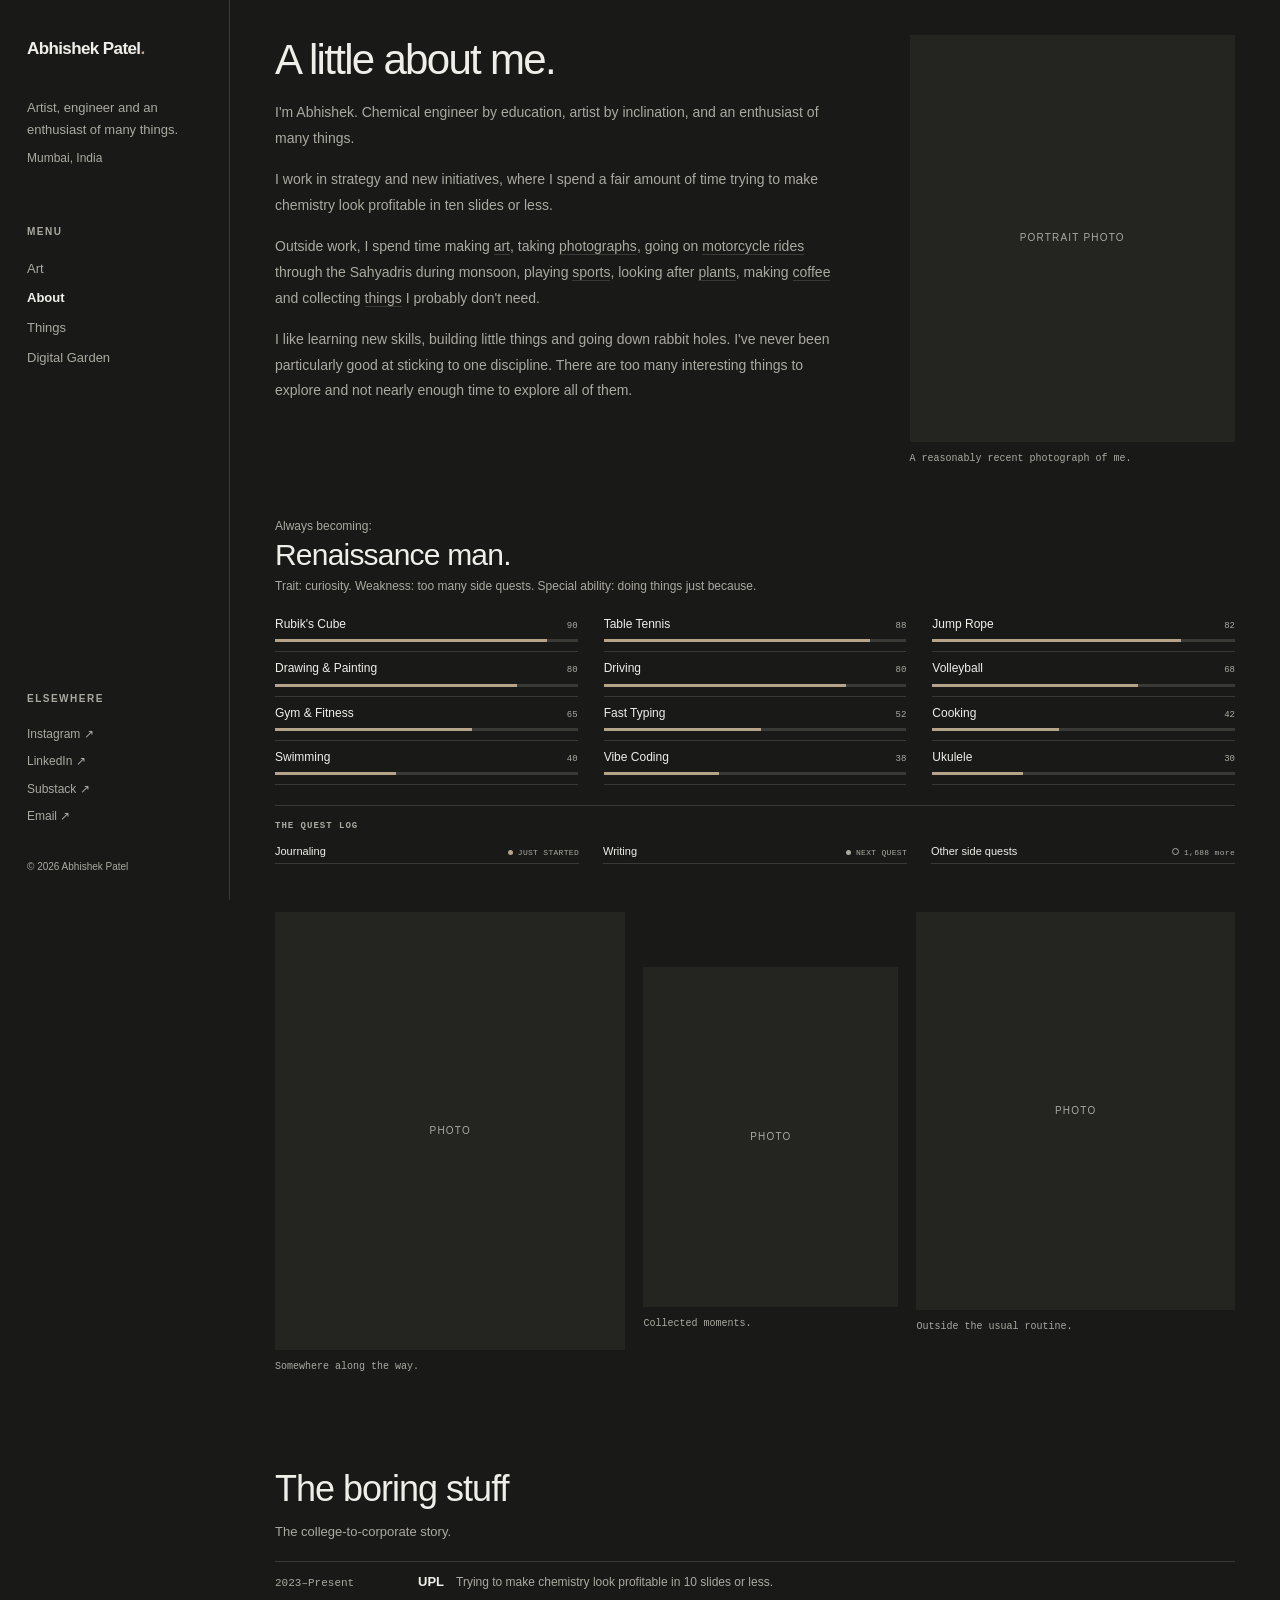
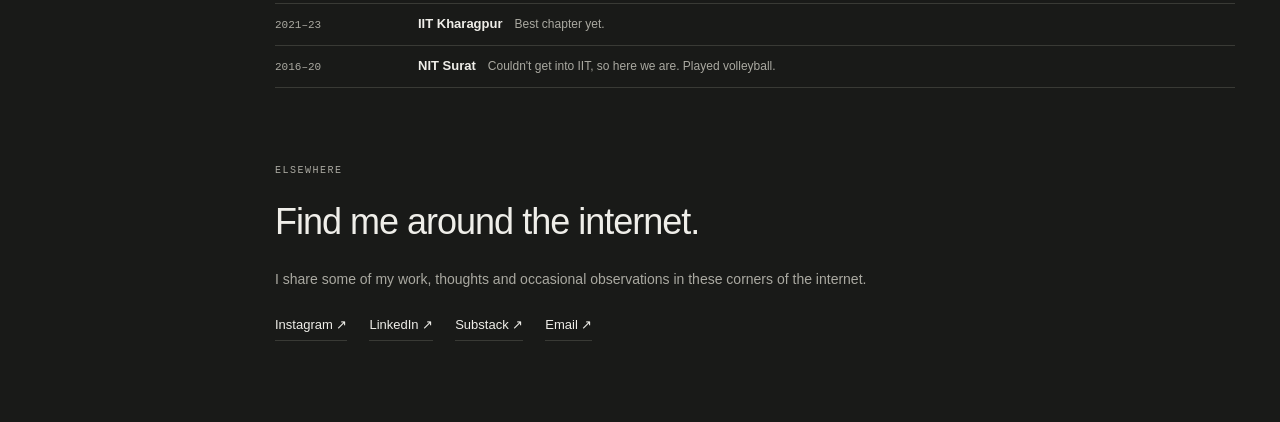
==== about.html @ 0515ef6d "Add files via upload" ====
<!DOCTYPE html>
<html lang="en">
<head>
  <meta charset="UTF-8">
  <meta name="viewport" content="width=device-width, initial-scale=1.0">
  <meta name="description" content="A little about Abhishek Patel, an artist, engineer and enthusiast of many things.">
  <title>About | Abhishek Patel</title>
  <script>
    (() => {
      const theme = localStorage.getItem("site-theme");
      const hour = new Date().getHours();
      document.documentElement.dataset.theme =
        theme === "light" || theme === "dark"
          ? theme
          : hour >= 6 && hour < 18 ? "light" : "dark";
    })();
  </script>
  <link rel="stylesheet" href="./style.css">
</head>

<body>
  <button class="mobile-menu-button" id="menuButton" aria-label="Open navigation">
    <span></span><span></span><span></span>
  </button>

  <aside class="sidebar" id="sidebar">
    <div class="sidebar-top">
      <a href="index.html" class="site-name">Abhishek Patel<span>.</span></a>
      <button class="theme-toggle" type="button" data-theme-toggle aria-label="Switch to dark mode" aria-pressed="false">
        <svg class="theme-icon theme-sun" viewBox="0 0 24 24" aria-hidden="true">
          <circle cx="12" cy="12" r="4"></circle>
          <path d="M12 2v2m0 16v2M4.93 4.93l1.42 1.42m11.3 11.3 1.42 1.42M2 12h2m16 0h2M4.93 19.07l1.42-1.42m11.3-11.3 1.42-1.42"></path>
        </svg>
        <svg class="theme-icon theme-moon" viewBox="0 0 24 24" aria-hidden="true">
          <path d="M20.2 15.4A8.5 8.5 0 0 1 8.6 3.8 8.5 8.5 0 1 0 20.2 15.4Z"></path>
        </svg>
      </button>
      <button class="mobile-close" id="closeButton" aria-label="Close navigation">×</button>
    </div>

    <div class="sidebar-intro">
      <p>Artist, engineer and an enthusiast of many things.</p>
      <span class="location">Mumbai, India</span>
    </div>

    <nav class="navigation">
      <span class="nav-label">MENU</span>
      <a href="index.html" class="nav-link">Art</a>
      <a href="about.html" class="nav-link active">About</a>
      <a href="things.html" class="nav-link">Things</a>
      <a href="digital-garden.html" class="nav-link">Digital Garden</a>
    </nav>

    <div class="sidebar-bottom">
      <span class="nav-label">ELSEWHERE</span>
      <a href="https://www.instagram.com/abshk98/" target="_blank" rel="noopener noreferrer">Instagram ↗</a>
      <a href="https://www.linkedin.com/in/abshk98/" target="_blank" rel="noopener noreferrer">LinkedIn ↗</a>
      <a href="https://abshk.substack.com/" target="_blank" rel="noopener noreferrer">Substack ↗</a>
      <a href="mailto:abhishekpate9803@gmail.com">Email ↗</a>
      <p class="copyright">© 2026 Abhishek Patel</p>
    </div>
  </aside>

  <div class="sidebar-overlay" id="sidebarOverlay"></div>

  <main class="main-content">
    <div class="page-content about-page">
      <section class="about-intro">
        <div>
          <h1>A little about me.</h1>
          <p>
            I'm Abhishek. Chemical engineer by education,
            artist by inclination, and an enthusiast of many things.
          </p>
          <p>
            I work in strategy and new initiatives, where I spend
            a fair amount of time trying to make chemistry look
            profitable in ten slides or less.
          </p>
          <p>
            Outside work, I spend time making <a href="index.html">art</a>,
            taking <a href="things.html">photographs</a>,
            going on <a href="things.html?filter=Automotive">motorcycle rides</a>
            through the Sahyadris during monsoon,
            playing <a href="things.html">sports</a>,
            looking after <a href="things.html">plants</a>,
            making <a href="things.html">coffee</a>
            and collecting <a href="things.html">things</a>
            I probably don't need.
          </p>
          <p>
            I like learning new skills, building little things
            and going down rabbit holes. I've never been particularly
            good at sticking to one discipline. There are too many
            interesting things to explore and not nearly enough time
            to explore all of them.
          </p>
        </div>

        <div class="about-photo">
          <div class="photo-placeholder" role="img" aria-label="Portrait photo placeholder">Portrait photo</div>
          <div class="photo-caption">A reasonably recent photograph of me.</div>
        </div>
      </section>

      <section class="renaissance-section" id="renaissance">
        <p class="renaissance-lead">Always becoming:</p>
        <h2 class="renaissance-title">Renaissance man.</h2>
        <p class="renaissance-subtitle">Trait: curiosity. Weakness: too many side quests. Special ability: doing things just because.</p>

        <div class="renaissance-skills" aria-label="Skill inventory">
          <article class="renaissance-skill" tabindex="0">
            <div class="renaissance-skill-heading"><h3>Rubik's Cube</h3><span>90</span></div>
            <div class="renaissance-meter" role="meter" aria-label="Rubik's Cube" aria-valuemin="0" aria-valuemax="100" aria-valuenow="90"><span style="--skill-level: 90%"></span></div>
            <p class="renaissance-description">Got this figured out</p>
          </article>
          <article class="renaissance-skill" tabindex="0">
            <div class="renaissance-skill-heading"><h3>Table Tennis</h3><span>88</span></div>
            <div class="renaissance-meter" role="meter" aria-label="Table Tennis" aria-valuemin="0" aria-valuemax="100" aria-valuenow="88"><span style="--skill-level: 88%"></span></div>
            <p class="renaissance-description">Pretty comfortable</p>
          </article>
          <article class="renaissance-skill" tabindex="0">
            <div class="renaissance-skill-heading"><h3>Jump Rope</h3><span>82</span></div>
            <div class="renaissance-meter" role="meter" aria-label="Jump Rope" aria-valuemin="0" aria-valuemax="100" aria-valuenow="82"><span style="--skill-level: 82%"></span></div>
            <p class="renaissance-description">In my element</p>
          </article>
          <article class="renaissance-skill" tabindex="0">
            <div class="renaissance-skill-heading"><h3>Drawing &amp; Painting</h3><span>80</span></div>
            <div class="renaissance-meter" role="meter" aria-label="Drawing and Painting" aria-valuemin="0" aria-valuemax="100" aria-valuenow="80"><span style="--skill-level: 80%"></span></div>
            <p class="renaissance-description">Finding my groove</p>
          </article>
          <article class="renaissance-skill" tabindex="0">
            <div class="renaissance-skill-heading"><h3>Driving</h3><span>80</span></div>
            <div class="renaissance-meter" role="meter" aria-label="Driving" aria-valuemin="0" aria-valuemax="100" aria-valuenow="80"><span style="--skill-level: 80%"></span></div>
            <p class="renaissance-description">Quite enjoying this one</p>
          </article>
          <article class="renaissance-skill" tabindex="0">
            <div class="renaissance-skill-heading"><h3>Volleyball</h3><span>68</span></div>
            <div class="renaissance-meter" role="meter" aria-label="Volleyball" aria-valuemin="0" aria-valuemax="100" aria-valuenow="68"><span style="--skill-level: 68%"></span></div>
            <p class="renaissance-description">Still got it</p>
          </article>
          <article class="renaissance-skill" tabindex="0">
            <div class="renaissance-skill-heading"><h3>Gym &amp; Fitness</h3><span>65</span></div>
            <div class="renaissance-meter" role="meter" aria-label="Gym and Fitness" aria-valuemin="0" aria-valuemax="100" aria-valuenow="65"><span style="--skill-level: 65%"></span></div>
            <p class="renaissance-description">A work in progress</p>
          </article>
          <article class="renaissance-skill" tabindex="0">
            <div class="renaissance-skill-heading"><h3>Fast Typing</h3><span>52</span></div>
            <div class="renaissance-meter" role="meter" aria-label="Fast Typing" aria-valuemin="0" aria-valuemax="100" aria-valuenow="52"><span style="--skill-level: 52%"></span></div>
            <p class="renaissance-description">Could be faster</p>
          </article>
          <article class="renaissance-skill" tabindex="0">
            <div class="renaissance-skill-heading"><h3>Cooking</h3><span>42</span></div>
            <div class="renaissance-meter" role="meter" aria-label="Cooking" aria-valuemin="0" aria-valuemax="100" aria-valuenow="42"><span style="--skill-level: 42%"></span></div>
            <p class="renaissance-description">Decent enough</p>
          </article>
          <article class="renaissance-skill" tabindex="0">
            <div class="renaissance-skill-heading"><h3>Swimming</h3><span>40</span></div>
            <div class="renaissance-meter" role="meter" aria-label="Swimming" aria-valuemin="0" aria-valuemax="100" aria-valuenow="40"><span style="--skill-level: 40%"></span></div>
            <p class="renaissance-description">Getting there</p>
          </article>
          <article class="renaissance-skill" tabindex="0">
            <div class="renaissance-skill-heading"><h3>Vibe Coding</h3><span>38</span></div>
            <div class="renaissance-meter" role="meter" aria-label="Vibe Coding" aria-valuemin="0" aria-valuemax="100" aria-valuenow="38"><span style="--skill-level: 38%"></span></div>
            <p class="renaissance-description">Building things with AI and figuring out what's happening underneath</p>
          </article>
          <article class="renaissance-skill" tabindex="0">
            <div class="renaissance-skill-heading"><h3>Ukulele</h3><span>30</span></div>
            <div class="renaissance-meter" role="meter" aria-label="Ukulele" aria-valuemin="0" aria-valuemax="100" aria-valuenow="30"><span style="--skill-level: 30%"></span></div>
            <p class="renaissance-description">A few chords deep</p>
          </article>
        </div>

        <div class="renaissance-notes">
          <section class="quest-log">
            <h3>The Quest Log</h3>
            <ul>
              <li><span>Journaling</span><span class="quest-status is-started">JUST STARTED</span></li>
              <li><span>Writing</span><span class="quest-status is-next">NEXT QUEST</span></li>
              <li><span>Other side quests</span><span class="quest-status is-later"><span data-quest-count>1,247</span> more</span></li>
            </ul>
          </section>
        </div>
      </section>

      <section class="photo-grid">
        <figure>
          <div class="photo-placeholder" role="img" aria-label="Personal photo placeholder">Photo</div>
          <figcaption>Somewhere along the way.</figcaption>
        </figure>
        <figure>
          <div class="photo-placeholder" role="img" aria-label="Personal photo placeholder">Photo</div>
          <figcaption>Collected moments.</figcaption>
        </figure>
        <figure>
          <div class="photo-placeholder" role="img" aria-label="Personal photo placeholder">Photo</div>
          <figcaption>Outside the usual routine.</figcaption>
        </figure>
      </section>

      <section class="about-section timeline-section">
        <h2>The boring stuff</h2>
        <p class="section-subtitle">The college-to-corporate story.</p>
        <div class="timeline">
          <article class="timeline-item">
            <span class="timeline-date">2023–Present</span>
            <div class="timeline-content">
              <h3>UPL</h3>
              <p>Trying to make chemistry look profitable in 10 slides or less.</p>
            </div>
          </article>
          <article class="timeline-item">
            <span class="timeline-date">2021–23</span>
            <div class="timeline-content">
              <h3>IIT Kharagpur</h3>
              <p>Best chapter yet.</p>
            </div>
          </article>
          <article class="timeline-item">
            <span class="timeline-date">2016–20</span>
            <div class="timeline-content">
              <h3>NIT Surat</h3>
              <p>Couldn't get into IIT, so here we are. Played volleyball.</p>
            </div>
          </article>
        </div>
      </section>

      <section class="elsewhere">
        <div class="kicker">Elsewhere</div>
        <h2>Find me around the internet.</h2>
        <p>I share some of my work, thoughts and occasional observations in these corners of the internet.</p>
        <div class="about-links">
          <a href="https://www.instagram.com/abshk98/" target="_blank" rel="noopener noreferrer">Instagram ↗</a>
          <a href="https://www.linkedin.com/in/abshk98/" target="_blank" rel="noopener noreferrer">LinkedIn ↗</a>
          <a href="https://abshk.substack.com/" target="_blank" rel="noopener noreferrer">Substack ↗</a>
          <a href="mailto:abhishekpate9803@gmail.com">Email ↗</a>
        </div>
      </section>
    </div>
  </main>

  <script src="./script.js"></script>
</body>
</html>
---- style.css ----
:root {
  color-scheme: light;
  --background: #fafaf9;
  --surface: #f0efec;
  --card: #ffffff;
  --text: #252523;
  --secondary: #85847f;
  --muted: var(--secondary);
  --border: #e9e8e5;
  --line: var(--border);
  --accent: #8a7765;
  --sidebar-width: 230px;
  --content-width: 1000px;
}

:root[data-theme="dark"] {
  color-scheme: dark;
  --background: #191a18;
  --surface: #242521;
  --card: #20211e;
  --text: #efeee9;
  --secondary: #aaa9a1;
  --muted: var(--secondary);
  --border: #393a35;
  --line: var(--border);
  --accent: #b6a48a;
}

* {
  box-sizing: border-box;
  margin: 0;
  padding: 0;
}

html {
  scroll-behavior: smooth;
}

body {
  background: var(--background);
  color: var(--text);
  font-family: Inter, -apple-system, BlinkMacSystemFont, "Segoe UI", sans-serif;
  font-size: 15px;
  line-height: 1.6;
  -webkit-font-smoothing: antialiased;
  transition: background-color 0.3s ease, color 0.3s ease;
}

button,
input {
  font: inherit;
}

a {
  color: inherit;
  text-decoration: none;
}

.visually-hidden {
  position: absolute;
  width: 1px;
  height: 1px;
  padding: 0;
  overflow: hidden;
  clip: rect(0, 0, 0, 0);
  white-space: nowrap;
  border: 0;
}

/* Shared sidebar and navigation */

.sidebar {
  position: fixed;
  z-index: 20;
  inset: 0 auto 0 0;
  display: flex;
  flex-direction: column;
  width: var(--sidebar-width);
  padding: 35px 27px 25px;
  border-right: 1px solid var(--border);
  background: var(--background);
  transition: background-color 0.3s ease, border-color 0.3s ease;
}

.sidebar-top {
  display: flex;
  align-items: center;
  justify-content: space-between;
}

.site-name {
  font-size: 17px;
  font-weight: 600;
  letter-spacing: -0.6px;
}

.site-name span {
  color: var(--accent);
}

.sidebar-intro {
  margin-top: 34px;
  color: var(--secondary);
  font-size: 13px;
  line-height: 1.7;
}

.location {
  display: block;
  margin-top: 7px;
  color: var(--secondary);
  font-size: 12px;
}

.navigation,
.sidebar-bottom {
  display: flex;
  flex-direction: column;
  align-items: flex-start;
}

.navigation {
  gap: 9px;
  margin-top: 55px;
}

.nav-label {
  margin-bottom: 10px;
  color: var(--secondary);
  font-size: 10px;
  font-weight: 600;
  letter-spacing: 1.5px;
}

.nav-link {
  color: var(--secondary);
  font-size: 13px;
  transition: color 0.2s ease;
}

.nav-link:hover,
.nav-link.active {
  color: var(--text);
}

.nav-link.active {
  font-weight: 600;
}

.sidebar-bottom {
  gap: 8px;
  margin-top: auto;
}

.sidebar-bottom a {
  color: var(--secondary);
  font-size: 12px;
  transition: color 0.2s ease;
}

.sidebar-bottom a:hover {
  color: var(--text);
}

.copyright {
  margin-top: 25px;
  color: var(--secondary);
  font-size: 10px;
}

.theme-toggle {
  position: relative;
  display: grid;
  place-items: center;
  width: 28px;
  height: 28px;
  margin-right: 5px;
  padding: 0;
  border: 0;
  background: transparent;
  cursor: pointer;
  opacity: 0;
  pointer-events: none;
  transition: opacity 0.2s ease;
}

.sidebar-top:hover .theme-toggle,
.sidebar-top:focus-within .theme-toggle {
  opacity: 1;
  pointer-events: auto;
}

.theme-toggle:hover .theme-icon {
  transform: translate(-50%, -50%) scale(1.12);
}

.theme-toggle:focus-visible {
  outline: 2px solid var(--accent);
  outline-offset: 2px;
}

.theme-icon {
  position: absolute;
  top: 50%;
  left: 50%;
  width: 21px;
  height: 21px;
  fill: none;
  stroke-linecap: round;
  stroke-linejoin: round;
  stroke-width: 1.6;
  transform: translate(-50%, -50%);
  transition: opacity 0.25s ease, transform 0.25s ease;
}

.theme-moon {
  color: #a9c5ed;
  opacity: 0;
  stroke: currentColor;
  transform: translate(-50%, -50%) rotate(-80deg) scale(0.5);
}

.theme-sun {
  color: var(--text);
  stroke: currentColor;
}

:root[data-theme="dark"] .theme-sun {
  opacity: 0;
  transform: translate(-50%, -50%) rotate(80deg) scale(0.5);
}

:root[data-theme="dark"] .theme-moon {
  opacity: 1;
  transform: translate(-50%, -50%) rotate(0) scale(1);
}

.mobile-menu-button,
.mobile-close,
.sidebar-overlay {
  display: none;
}

.main-content {
  min-height: 100vh;
  margin-left: var(--sidebar-width);
}

.page-content {
  width: min(var(--content-width), calc(100% - 90px));
  margin: 0 auto;
  padding: 35px 0 55px;
}

.intro {
  max-width: 600px;
  margin-bottom: 55px;
}

.intro h1 {
  font-size: clamp(32px, 4vw, 42px);
  font-weight: 500;
  letter-spacing: -1.7px;
  line-height: 1.2;
}

.intro p {
  max-width: 480px;
  margin-top: 15px;
  color: var(--secondary);
  font-size: 14px;
  line-height: 1.85;
}

.kicker {
  color: var(--secondary);
  font-family: "DM Mono", "SFMono-Regular", Consolas, monospace;
  font-size: 10px;
  letter-spacing: 1.5px;
  text-transform: uppercase;
}

/* Artwork gallery */

.gallery-heading {
  display: flex;
  align-items: center;
  justify-content: space-between;
  margin-bottom: 22px;
}

.gallery-heading h2 {
  font-size: 17px;
  font-weight: 500;
  letter-spacing: -0.3px;
}

.artwork-count {
  color: var(--secondary);
  font-size: 11px;
}

.filters {
  display: flex;
  align-items: center;
  flex-wrap: wrap;
  gap: 24px;
  margin-bottom: 28px;
  border-bottom: 1px solid var(--border);
}

.filter {
  position: relative;
  padding: 0 0 11px;
  border: 0;
  background: transparent;
  color: var(--secondary);
  font-size: 12px;
  cursor: pointer;
  transition: color 0.25s ease, text-shadow 0.25s ease;
}

.filter:hover,
.filter.active {
  color: var(--text);
}

.filter:hover {
  text-shadow: 0 0 12px rgba(138, 119, 101, 0.22);
}

.filter.active::after {
  position: absolute;
  right: 0;
  bottom: -1px;
  left: 0;
  height: 1px;
  background: var(--accent);
  content: "";
}

.artwork-grid {
  columns: 4;
  column-gap: 22px;
}

.artwork-card {
  display: inline-block;
  width: 100%;
  margin-bottom: 22px;
  break-inside: avoid;
  animation: fadeIn 0.4s ease both;
}

.artwork-card.hidden {
  display: none;
}

@keyframes fadeIn {
  from {
    opacity: 0;
    transform: translateY(8px);
  }

  to {
    opacity: 1;
    transform: translateY(0);
  }
}

.artwork-open {
  position: relative;
  display: block;
  width: 100%;
  padding: 0;
  overflow: hidden;
  border: 0;
  background: var(--surface);
  cursor: zoom-in;
  text-align: left;
}

.artwork-open img {
  display: block;
  width: 100%;
  height: auto;
}

.artwork-placeholder {
  position: absolute;
  inset: 0;
  display: none;
  align-items: center;
  justify-content: center;
  background: var(--surface);
  color: var(--secondary);
  font-size: 11px;
  letter-spacing: 1.5px;
}

.artwork-placeholder span {
  padding: 9px 13px;
  border: 1px solid var(--border);
}

.artwork-open.image-missing .artwork-placeholder {
  display: flex;
  aspect-ratio: 4 / 5;
}

.artwork-overlay {
  position: absolute;
  z-index: 2;
  inset: 0;
  display: flex;
  flex-direction: column;
  align-items: flex-start;
  justify-content: flex-end;
  padding: 18px;
  background: rgba(0, 0, 0, 0.42);
  color: white;
  opacity: 0;
}

.artwork-open:hover .artwork-overlay {
  opacity: 1;
}

.artwork-name {
  font-size: 13px;
  font-weight: 500;
}

.artwork-year {
  margin-top: 3px;
  color: rgba(255, 255, 255, 0.8);
  font-size: 11px;
}

.empty-message {
  padding: 50px 0;
  color: var(--secondary);
  font-size: 13px;
}

.lightbox {
  position: fixed;
  z-index: 100;
  inset: 0;
  display: flex;
  align-items: center;
  justify-content: center;
  padding: 45px;
  background: var(--background);
  opacity: 0;
  visibility: hidden;
  transition: opacity 0.25s ease, visibility 0.25s ease;
}

.lightbox.open {
  opacity: 1;
  visibility: visible;
}

.lightbox img {
  display: block;
  max-width: min(90%, 1000px);
  max-height: 80vh;
  object-fit: contain;
}

.lightbox-close {
  position: absolute;
  top: 20px;
  right: 30px;
  border: 0;
  background: transparent;
  color: var(--text);
  font-size: 34px;
  font-weight: 300;
  cursor: pointer;
}

.lightbox-caption {
  position: absolute;
  bottom: 25px;
  left: 50%;
  display: flex;
  gap: 15px;
  color: var(--text);
  font-size: 12px;
  transform: translateX(-50%);
}

/* About page */

.about-page {
  max-width: 1050px;
  padding-bottom: 85px;
}

.about-intro {
  display: grid;
  grid-template-columns: 1.4fr 0.8fr;
  align-items: start;
  gap: 65px;
  margin-bottom: 50px;
}

.about-intro h1 {
  font-size: clamp(32px, 4vw, 42px);
  font-weight: 500;
  letter-spacing: -1.7px;
  line-height: 1.2;
}

.about-intro p {
  margin: 15px 0 0;
  color: var(--secondary);
  font-size: 14px;
  line-height: 1.85;
}

.about-intro a,
.about-links a {
  border-bottom: 1px solid var(--border);
  transition: color 0.25s ease, border-color 0.25s ease, text-shadow 0.25s ease;
}

.about-intro a:hover,
.about-links a:hover {
  border-color: var(--accent);
  color: var(--accent);
  text-shadow: 0 0 12px rgba(138, 119, 101, 0.2);
}

.about-photo .photo-placeholder {
  width: 100%;
  aspect-ratio: 4 / 5;
}

.photo-placeholder {
  display: flex;
  align-items: center;
  justify-content: center;
  background: var(--surface);
  color: var(--secondary);
  font-size: 10px;
  letter-spacing: 1.2px;
  text-transform: uppercase;
}

.photo-caption,
.photo-grid figcaption {
  margin-top: 9px;
  color: var(--secondary);
  font-family: "DM Mono", "SFMono-Regular", Consolas, monospace;
  font-size: 10px;
}

.about-section {
  margin-bottom: 75px;
}

.renaissance-section {
  margin-bottom: 48px;
}

.renaissance-lead {
  margin-bottom: 1px;
  color: var(--secondary);
  font-size: 12px;
  line-height: 1.5;
}

.renaissance-title {
  margin-bottom: 4px;
  font-size: clamp(24px, 3vw, 30px);
  font-weight: 400;
  letter-spacing: -0.8px;
  line-height: 1.25;
}

.renaissance-subtitle {
  margin-bottom: 12px;
  color: var(--secondary);
  font-size: 12px;
  line-height: 1.55;
}

.renaissance-skills {
  display: grid;
  grid-template-columns: repeat(3, minmax(0, 1fr));
  column-gap: 26px;
}

.renaissance-skill {
  position: relative;
  min-width: 0;
  padding: 8px 0 9px;
  border-bottom: 1px solid var(--border);
}

.renaissance-skill:focus-visible {
  outline: 1px solid var(--accent);
  outline-offset: 3px;
}

.renaissance-skill-heading {
  display: flex;
  align-items: baseline;
  justify-content: space-between;
  gap: 8px;
}

.renaissance-skill-heading h3 {
  overflow: hidden;
  font-size: 12px;
  font-weight: 500;
  line-height: 1.35;
  text-overflow: ellipsis;
  white-space: nowrap;
}

.renaissance-skill-heading span {
  flex: 0 0 auto;
  color: var(--secondary);
  font-family: "DM Mono", "SFMono-Regular", Consolas, monospace;
  font-size: 9px;
}

.renaissance-meter {
  height: 3px;
  margin-top: 6px;
  overflow: hidden;
  background: var(--border);
}

.renaissance-meter span {
  display: block;
  width: 0;
  height: 100%;
  background: var(--accent);
  transition: width 0.75s ease;
}

.renaissance-section.is-visible .renaissance-meter span {
  width: var(--skill-level);
}

.renaissance-description {
  position: absolute;
  z-index: 3;
  top: calc(100% - 4px);
  left: 0;
  width: max-content;
  max-width: min(320px, 100%);
  padding: 3px 6px;
  background: var(--background);
  color: var(--secondary);
  font-size: 10px;
  line-height: 1.45;
  opacity: 0;
  pointer-events: none;
  transform: translateY(-2px);
  transition: opacity 0.18s ease, transform 0.18s ease, visibility 0.18s ease;
  visibility: hidden;
}

.renaissance-skill:hover .renaissance-description,
.renaissance-skill:focus .renaissance-description {
  opacity: 1;
  transform: translateY(0);
  visibility: visible;
}

.renaissance-notes {
  margin-top: 20px;
  padding-top: 13px;
  border-top: 1px solid var(--border);
}

.renaissance-notes h3 {
  margin-bottom: 7px;
  color: var(--secondary);
  font-family: "DM Mono", "SFMono-Regular", Consolas, monospace;
  font-size: 9px;
  font-weight: 600;
  letter-spacing: 1px;
  text-transform: uppercase;
}

.renaissance-notes ul {
  list-style: none;
}

.quest-log ul {
  display: grid;
  grid-template-columns: repeat(3, minmax(0, 1fr));
  gap: 0 24px;
}

.quest-log li {
  display: flex;
  align-items: baseline;
  justify-content: space-between;
  gap: 8px;
  padding: 3px 0;
  border-bottom: 1px solid var(--border);
  font-size: 11px;
  line-height: 1.45;
}

.quest-status {
  flex: 0 0 auto;
  color: var(--secondary);
  font-family: "DM Mono", "SFMono-Regular", Consolas, monospace;
  font-size: 8px;
  letter-spacing: 0.3px;
  white-space: nowrap;
}

.quest-status::before {
  display: inline-block;
  width: 5px;
  height: 5px;
  margin-right: 5px;
  border-radius: 50%;
  background: var(--accent);
  content: "";
}

.quest-status.is-next::before {
  background: var(--secondary);
}

.quest-status.is-later::before {
  border: 1px solid var(--secondary);
  background: transparent;
}

.achievements p + p {
  margin-top: 4px;
}

.achievements span {
  color: var(--text);
  font-family: "DM Mono", "SFMono-Regular", Consolas, monospace;
  font-size: 8px;
  letter-spacing: 0.3px;
  text-transform: uppercase;
}

.achievements .is-unlocked::before {
  display: inline-block;
  width: 5px;
  height: 5px;
  margin-right: 4px;
  border-radius: 50%;
  background: var(--accent);
  content: "";
}

.achievements .is-pending::before {
  display: inline-block;
  width: 5px;
  height: 5px;
  margin-right: 4px;
  border: 1px solid var(--secondary);
  border-radius: 50%;
  content: "";
}

.kicker {
  margin-bottom: 14px;
}

.about-section h2,
.elsewhere h2 {
  margin: 0 0 19px;
  font-size: clamp(26px, 3.5vw, 36px);
  font-weight: 400;
  letter-spacing: -1px;
}

.timeline-section h2 {
  margin-bottom: 5px;
}

.section-subtitle {
  margin-bottom: 18px;
  color: var(--secondary);
  font-size: 13px;
  line-height: 1.6;
}

.photo-grid {
  display: grid;
  grid-template-columns: 1.1fr 0.8fr 1fr;
  align-items: start;
  gap: 18px;
  margin: 75px 0 85px;
}

.photo-grid figure {
  margin: 0;
}

.photo-grid figure:nth-child(2) {
  margin-top: 55px;
}

.photo-grid .photo-placeholder {
  width: 100%;
  background: var(--surface);
}

.photo-grid figure:nth-child(1) .photo-placeholder,
.photo-grid figure:nth-child(3) .photo-placeholder {
  aspect-ratio: 4 / 5;
}

.photo-grid figure:nth-child(2) .photo-placeholder {
  aspect-ratio: 3 / 4;
}

.renaissance-section + .photo-grid {
  margin-top: 38px;
}

.timeline {
  border-top: 1px solid var(--border);
}

.timeline-item {
  display: grid;
  grid-template-columns: 125px minmax(0, 1fr);
  align-items: baseline;
  gap: 18px;
  padding: 10px 0;
  border-bottom: 1px solid var(--border);
}

.timeline-date {
  color: var(--secondary);
  font-family: "DM Mono", "SFMono-Regular", Consolas, monospace;
  font-size: 11px;
  white-space: nowrap;
}

.timeline-content {
  display: flex;
  align-items: baseline;
  gap: 12px;
  min-width: 0;
}

.timeline-content h3 {
  flex: 0 0 auto;
  margin: 0;
  font-size: 13px;
  font-weight: 600;
}

.timeline-content p {
  max-width: none;
  margin: 0;
  color: var(--secondary);
  font-size: 12px;
  line-height: 1.55;
}

.elsewhere {
  max-width: 650px;
}

.elsewhere h2 {
  margin-bottom: 16px;
}

.elsewhere p {
  color: var(--secondary);
  font-size: 14px;
  line-height: 1.9;
}

.about-links {
  display: flex;
  flex-wrap: wrap;
  gap: 22px;
  margin-top: 22px;
}

.about-links a {
  padding-bottom: 4px;
  font-size: 13px;
}

/* Things page */

.things-page .intro {
  margin-bottom: 55px;
}

.things-toolbar {
  display: flex;
  align-items: center;
  justify-content: space-between;
  gap: 18px;
  padding: 13px 0;
  border-top: 1px solid var(--border);
  border-bottom: 1px solid var(--border);
}

.thing-status-filters,
.thing-categories {
  display: flex;
  flex-wrap: wrap;
  gap: 9px;
}

.thing-status-filters .filter {
  padding: 5px 0;
}

.thing-search {
  width: min(230px, 100%);
  padding: 9px 13px;
  border: 1px solid var(--border);
  border-radius: 2px;
  outline: none;
  background: var(--card);
  color: var(--text);
  font-size: 12px;
}

.thing-search:focus {
  border-color: var(--accent);
}

.thing-categories {
  gap: 8px;
  margin-top: 14px;
}

.category-filter {
  padding: 5px 10px;
  border: 1px solid var(--border);
  border-radius: 30px;
}

.category-filter.active {
  border-color: var(--text);
}

.category-filter.active::after {
  content: none;
}

.things-section .gallery-heading {
  margin-top: 38px;
}

.things-grid {
  display: grid;
  grid-template-columns: repeat(3, minmax(0, 1fr));
  align-items: start;
  gap: 30px 22px;
}

.thing-card {
  min-width: 0;
}

.thing-image {
  position: relative;
  display: flex;
  align-items: center;
  justify-content: center;
  aspect-ratio: 4 / 3;
  overflow: hidden;
  background: var(--surface);
}

.thing-image-link {
  display: flex;
  align-items: center;
  justify-content: center;
  width: 100%;
  height: 100%;
}

.thing-image img {
  display: block;
  width: 100%;
  height: 100%;
  padding: 18px;
  object-fit: contain;
}

.thing-placeholder {
  color: var(--secondary);
  font-family: Georgia, serif;
  font-size: 42px;
}

.thing-badge {
  position: absolute;
  z-index: 3;
  top: 11px;
  left: 11px;
  padding: 5px 9px;
  background: var(--card);
  color: var(--text);
  font-size: 9px;
  letter-spacing: 1px;
  text-transform: uppercase;
}

.thing-info {
  padding: 13px 2px 6px;
}

.thing-category {
  color: var(--secondary);
  font-size: 9px;
  letter-spacing: 1.4px;
  text-transform: uppercase;
}

.thing-name {
  margin-top: 5px;
  font-size: 14px;
  font-weight: 500;
  line-height: 1.45;
  transition: color 0.25s ease;
}

.thing-card:hover .thing-name {
  color: var(--accent);
}

.thing-link {
  display: inline-block;
  margin-top: 9px;
  padding-bottom: 3px;
  border-bottom: 1px solid var(--border);
  color: var(--accent);
  font-size: 11px;
}

.thing-link:hover {
  border-color: var(--accent);
  text-shadow: 0 0 12px rgba(138, 119, 101, 0.2);
}

.thing-empty {
  grid-column: 1 / -1;
  padding: 50px 0;
  color: var(--secondary);
  font-family: Georgia, serif;
  font-size: 18px;
  text-align: center;
}

/* Digital garden */

.garden-intro {
  max-width: 600px;
  margin-bottom: 32px;
}

.garden-intro h1 {
  font-size: clamp(32px, 4vw, 42px);
  font-weight: 500;
  letter-spacing: -1.7px;
  line-height: 1.2;
}

.garden-intro > p {
  max-width: 480px;
  margin-top: 15px;
  color: var(--secondary);
  font-size: 14px;
  line-height: 1.85;
}

.garden-tended {
  display: block;
  margin-top: 17px;
  color: var(--secondary);
  font-family: "DM Mono", "SFMono-Regular", Consolas, monospace;
  font-size: 10px;
  letter-spacing: 0.3px;
}

.garden-index {
  position: sticky;
  z-index: 8;
  top: 0;
  display: flex;
  align-items: center;
  flex-wrap: wrap;
  gap: 5px 8px;
  padding: 8px 0;
  background: var(--background);
  border-top: 1px solid var(--border);
  border-bottom: 1px solid var(--border);
}

.garden-index a,
.garden-back-top {
  color: var(--secondary);
  font-size: 11px;
  transition: color 0.2s ease;
}

.garden-index a {
  padding: 7px 9px;
  border: 1px solid transparent;
}

.garden-index a:hover,
.garden-back-top:hover {
  color: var(--text);
}

.garden-index a[aria-current="location"] {
  border-color: var(--border);
  color: var(--text);
}

.garden-section {
  margin-top: 68px;
  scroll-margin-top: 88px;
}

.garden-section-heading {
  margin-bottom: 20px;
  padding-bottom: 10px;
  border-bottom: 1px solid var(--border);
}

.garden-section-heading h2 {
  font-size: 20px;
  font-weight: 400;
  letter-spacing: -0.5px;
}

.wrapped-years {
  display: grid;
  gap: 30px;
}

.wrapped-year {
  padding: 14px 0 18px;
  border-top: 1px solid var(--border);
  border-bottom: 1px solid var(--border);
}

.wrapped-year-heading {
  display: flex;
  align-items: baseline;
  justify-content: space-between;
  gap: 12px;
  margin-bottom: 15px;
}

.wrapped-year-heading .kicker {
  font-size: 9px;
}

.wrapped-year-label {
  color: var(--secondary);
  font-family: "DM Mono", "SFMono-Regular", Consolas, monospace;
  font-size: 10px;
  letter-spacing: 0.6px;
}

.wrapped-feature {
  display: grid;
  grid-template-columns: minmax(0, 1.8fr) minmax(230px, 1fr);
  gap: 27px;
}

.wrapped-recap {
  display: grid;
  grid-template-columns: minmax(130px, 0.75fr) minmax(0, 1.25fr);
  align-items: start;
  gap: 18px;
}

.wrapped-summary {
  min-width: 0;
}

.wrapped-summary .garden-image-button,
.wrapped-summary-placeholder {
  aspect-ratio: 3 / 4;
  border: 1px solid var(--border);
}

.wrapped-summary-placeholder {
  position: relative;
  display: flex;
  flex-direction: column;
  justify-content: space-between;
  overflow: hidden;
  padding: 13px;
  background: var(--surface);
}

.wrapped-summary-placeholder::before,
.wrapped-summary-placeholder::after {
  position: absolute;
  right: -20px;
  bottom: -28px;
  width: 115px;
  height: 115px;
  border: 1px solid var(--accent);
  border-radius: 50%;
  content: "";
}

.wrapped-summary-placeholder::after {
  right: 5px;
  bottom: -3px;
  width: 65px;
  height: 65px;
}

.wrapped-summary-placeholder > * {
  position: relative;
  z-index: 1;
}

.wrapped-summary-placeholder span,
.wrapped-summary-placeholder small {
  color: var(--secondary);
  font-family: "DM Mono", "SFMono-Regular", Consolas, monospace;
  font-size: 8px;
  letter-spacing: 0.8px;
}

.wrapped-summary-placeholder strong {
  font-size: clamp(16px, 2vw, 23px);
  font-weight: 400;
  letter-spacing: -0.6px;
  line-height: 1.05;
}

.wrapped-summary figcaption {
  margin-top: 6px;
  color: var(--secondary);
  font-family: "DM Mono", "SFMono-Regular", Consolas, monospace;
  font-size: 8px;
}

.wrapped-rankings {
  display: grid;
  grid-template-columns: repeat(2, minmax(0, 1fr));
  gap: 12px;
}

.wrapped-rank-group h3,
.garden-on-repeat > h3 {
  margin-bottom: 8px;
  font-family: "DM Mono", "SFMono-Regular", Consolas, monospace;
  font-size: 9px;
  font-weight: 600;
  letter-spacing: 0.8px;
  text-transform: uppercase;
}

.wrapped-rank-group ol,
.top100-track-preview,
.top100-more ol {
  list-style: none;
}

.wrapped-rank-group li {
  display: grid;
  grid-template-columns: 15px 28px minmax(0, 1fr);
  align-items: center;
  gap: 6px;
  padding: 5px 0;
  border-bottom: 1px solid var(--border);
}

.wrapped-rank-number {
  color: var(--secondary);
  font-family: "DM Mono", "SFMono-Regular", Consolas, monospace;
  font-size: 8px;
}

.wrapped-list-image,
.wrapped-rank-art {
  display: grid;
  place-items: center;
  width: 28px;
  height: 28px;
  overflow: hidden;
  border: 1px solid var(--border);
  background: var(--surface);
}

.wrapped-list-image {
  padding: 0;
  cursor: zoom-in;
}

.wrapped-list-image img {
  display: block;
  width: 100%;
  height: 100%;
  object-fit: cover;
}

.wrapped-rank-art {
  color: var(--secondary);
  font-size: 12px;
}

.wrapped-rank-art.is-album::after {
  content: "A";
}

.wrapped-rank-art.is-song::after {
  content: "S";
}

.wrapped-rank-copy {
  display: block;
  min-width: 0;
}

.wrapped-rank-copy strong,
.wrapped-rank-copy small {
  display: block;
  overflow: hidden;
  text-overflow: ellipsis;
  white-space: nowrap;
}

.wrapped-rank-copy strong {
  font-size: 10px;
  font-weight: 500;
}

.wrapped-rank-copy small {
  color: var(--secondary);
  font-size: 9px;
}

.wrapped-list-empty {
  display: flex;
  min-height: 64px;
  align-items: center;
  gap: 10px;
  color: var(--secondary);
}

.wrapped-empty-mark {
  color: var(--accent);
  font-family: Georgia, serif;
  font-size: 24px;
  line-height: 1;
  opacity: 0.8;
}

.wrapped-list-empty p {
  max-width: 17ch;
  font-size: 10px;
  line-height: 1.6;
}

.wrapped-list-empty p {
  margin-top: 0;
}

.top100-empty {
  padding-top: 12px;
  border-top: 1px solid var(--border);
}

.top100-empty::before {
  display: block;
  width: 26px;
  margin-bottom: 9px;
  border-top: 1px solid var(--accent);
  content: "";
}

.top100-empty p {
  max-width: 34ch;
}

.wrapped-top100 {
  min-width: 0;
  padding-left: 20px;
  border-left: 1px solid var(--border);
}

.top100-heading {
  display: grid;
  grid-template-columns: 84px minmax(0, 1fr);
  align-items: start;
  gap: 12px;
}

.top100-heading .wrapped-list-image {
  width: 84px;
  height: 84px;
}

.top100-cover {
  display: flex;
  aspect-ratio: 1;
  flex-direction: column;
  align-items: center;
  justify-content: center;
  border: 1px solid var(--border);
  background: var(--surface);
  color: var(--secondary);
  font-family: "DM Mono", "SFMono-Regular", Consolas, monospace;
  font-size: 7px;
  line-height: 1.2;
}

.top100-cover strong {
  color: var(--text);
  font-size: 21px;
  font-weight: 500;
}

.top100-heading .kicker {
  font-size: 8px;
}

.top100-heading h3 {
  margin-top: 4px;
  font-size: 13px;
  font-weight: 500;
  line-height: 1.35;
}

.top100-link {
  display: inline-block;
  margin-top: 5px;
  color: var(--accent);
  font-size: 9px;
}

.top100-empty,
.top100-pending {
  margin-top: 14px;
  color: var(--secondary);
  font-size: 10px;
  line-height: 1.6;
}

.top100-track-preview {
  margin-top: 13px;
}

.top100-track-preview li,
.top100-more li {
  display: grid;
  grid-template-columns: 20px minmax(0, 1fr);
  gap: 7px;
  padding: 5px 0;
  border-bottom: 1px solid var(--border);
  font-size: 10px;
}

.top100-track-preview li > span,
.top100-more li > span {
  color: var(--secondary);
  font-family: "DM Mono", "SFMono-Regular", Consolas, monospace;
}

.top100-track-preview li > strong,
.top100-more li > strong {
  font-weight: 500;
}

.top100-track-preview li > small,
.top100-more li > small {
  grid-column: 2;
  color: var(--secondary);
  font-size: 8px;
}

.top100-more {
  margin-top: 10px;
}

.top100-more summary {
  color: var(--secondary);
  font-size: 9px;
  cursor: pointer;
}

.top100-more ol {
  margin-top: 7px;
}

.garden-on-repeat {
  margin-top: 30px;
}

.garden-soundtrack-grid {
  display: grid;
  grid-template-columns: repeat(auto-fill, minmax(175px, 1fr));
  align-items: start;
  gap: 20px;
}

.garden-favourite {
  min-width: 0;
}

.garden-image-button,
.garden-cover-placeholder,
.garden-art-placeholder {
  display: block;
  width: 100%;
  aspect-ratio: 1;
  overflow: hidden;
  border: 0;
  background: var(--surface);
}

.garden-image-button {
  padding: 0;
  cursor: zoom-in;
}

.garden-image-button img {
  display: block;
  width: 100%;
  height: 100%;
  object-fit: cover;
  transition: opacity 0.2s ease;
}

.garden-image-button:hover img {
  opacity: 0.88;
}

.garden-cover-placeholder,
.garden-art-placeholder {
  display: flex;
  align-items: flex-end;
  padding: 14px;
  color: var(--secondary);
  font-family: Georgia, serif;
  font-size: 14px;
}

.garden-sound-copy h3,
.garden-favourite-caption h3,
.garden-art-entry h3 {
  margin-top: 5px;
  font-size: 13px;
  font-weight: 500;
  line-height: 1.45;
}

.garden-favourite-caption {
  display: flex;
  align-items: baseline;
  justify-content: space-between;
  flex-wrap: wrap;
  gap: 0 8px;
}

.garden-byline,
.garden-year,
.garden-art-note {
  color: var(--secondary);
  font-size: 10px;
  line-height: 1.55;
}

.garden-favourite-caption > p {
  flex: 0 0 100%;
  margin-top: 5px;
}

.garden-soundtrack-note {
  margin-top: 18px;
}

.garden-empty-note {
  display: flex;
  min-height: 76px;
  align-items: center;
  gap: 14px;
  border-top: 1px solid var(--border);
  border-bottom: 1px solid var(--border);
  color: var(--secondary);
  font-size: 11px;
}

.garden-empty-note::before {
  width: 24px;
  height: 24px;
  flex: 0 0 24px;
  border: 1px solid var(--accent);
  border-radius: 50%;
  content: "";
  opacity: 0.65;
}

.garden-art-grid {
  display: grid;
  grid-template-columns: repeat(auto-fill, minmax(170px, 1fr));
  align-items: start;
  gap: 24px 18px;
}

.garden-art-entry {
  min-width: 0;
}

.garden-art-entry figcaption {
  padding: 10px 1px 0;
}

.garden-art-entry h3 {
  margin: 0 0 3px;
}

.garden-art-entry figcaption a:hover,
.reading-entry h3 a:hover,
.loose-link:hover {
  color: var(--accent);
}

.garden-art-note {
  margin-top: 5px;
}

.reading-list {
  display: grid;
  grid-template-columns: repeat(2, minmax(0, 1fr));
  column-gap: 38px;
}

.reading-entry {
  min-width: 0;
  padding: 17px 0;
  border-bottom: 1px solid var(--border);
}

.reading-entry:first-child {
  padding-top: 0;
}

.reading-entry h3 {
  font-size: 15px;
  font-weight: 500;
  line-height: 1.5;
}

.reading-entry h3 a {
  transition: color 0.2s ease;
}

.reading-author,
.reading-note {
  color: var(--secondary);
  font-size: 11px;
}

.reading-author {
  margin-top: 2px;
}

.reading-note {
  max-width: 520px;
  margin-top: 7px;
  line-height: 1.65;
}

.internet-group + .internet-group {
  margin-top: 30px;
}

.internet-group > h3 {
  margin-bottom: 8px;
  color: var(--secondary);
  font-family: "DM Mono", "SFMono-Regular", Consolas, monospace;
  font-size: 9px;
  font-weight: 600;
  letter-spacing: 1.2px;
  text-transform: uppercase;
}

.internet-list {
  display: grid;
  grid-template-columns: repeat(2, minmax(0, 1fr));
  column-gap: 34px;
}

.internet-entry {
  display: grid;
  grid-template-columns: 34px minmax(0, 1fr);
  align-items: start;
  gap: 12px;
  padding: 12px 0;
  border-bottom: 1px solid var(--border);
}

.internet-favicon {
  position: relative;
  display: grid;
  place-items: center;
  width: 34px;
  height: 34px;
  overflow: hidden;
  border: 1px solid var(--border);
  background: var(--surface);
  color: var(--secondary);
  font-family: "DM Mono", "SFMono-Regular", Consolas, monospace;
  font-size: 9px;
}

.internet-favicon img {
  position: absolute;
  inset: 0;
  width: 100%;
  height: 100%;
  padding: 6px;
  background: var(--surface);
  object-fit: contain;
}

.internet-copy {
  display: block;
  min-width: 0;
}

.internet-name {
  display: block;
  font-size: 12px;
  font-weight: 500;
  transition: color 0.2s ease;
}

.internet-name > span {
  color: var(--secondary);
  font-size: 10px;
}

.internet-entry:hover .internet-name {
  color: var(--accent);
}

.internet-note {
  display: block;
  margin-top: 3px;
  color: var(--secondary);
  font-size: 10px;
  line-height: 1.55;
}

.garden-tag {
  display: inline-block;
  margin-top: 6px;
  color: var(--secondary);
  font-family: "DM Mono", "SFMono-Regular", Consolas, monospace;
  font-size: 8px;
  letter-spacing: 0.5px;
  text-transform: uppercase;
}

.loose-grid {
  display: grid;
  grid-template-columns: repeat(2, minmax(0, 1fr));
  align-items: start;
  gap: 22px;
}

.loose-entry {
  min-width: 0;
  padding: 16px 0;
  border-top: 1px solid var(--border);
}

.loose-entry .garden-image-button {
  margin-bottom: 12px;
}

.loose-date {
  color: var(--secondary);
  font-family: "DM Mono", "SFMono-Regular", Consolas, monospace;
  font-size: 9px;
}

.loose-entry h3 {
  margin-top: 5px;
  font-size: 14px;
  font-weight: 500;
}

.loose-entry > p {
  margin-top: 5px;
  color: var(--secondary);
  font-size: 11px;
  line-height: 1.7;
}

.loose-link {
  display: inline-block;
  margin-top: 8px;
  color: var(--secondary);
  font-size: 10px;
  transition: color 0.2s ease;
}

.loose-paper {
  min-height: 72px;
  padding: 13px 0;
  border-top: 1px solid var(--border);
  color: var(--secondary);
  font-family: Georgia, serif;
  font-size: 13px;
  font-style: italic;
}

.garden-back-top {
  display: inline-block;
  margin-top: 60px;
  padding-top: 11px;
  border-top: 1px solid var(--border);
}

.garden-lightbox[hidden] {
  display: none;
}

.garden-lightbox {
  position: fixed;
  z-index: 50;
  inset: 0;
  display: flex;
  align-items: center;
  justify-content: center;
  flex-direction: column;
  gap: 14px;
  padding: 50px 24px 24px;
  background: var(--background);
}

.garden-lightbox > img {
  max-width: min(100%, 1100px);
  max-height: 78vh;
  object-fit: contain;
}

.garden-lightbox-caption {
  color: var(--secondary);
  font-size: 11px;
}

.garden-lightbox-close {
  position: absolute;
  top: 20px;
  right: 24px;
  width: 40px;
  height: 40px;
  border: 1px solid var(--border);
  background: var(--background);
  color: var(--text);
  font-size: 25px;
  cursor: pointer;
}

/* Responsive layout */

@media (max-width: 1050px) {
  :root {
    --content-width: 850px;
  }

  .artwork-grid {
    columns: 2;
  }

  .things-grid {
    grid-template-columns: repeat(2, minmax(0, 1fr));
  }
}

@media (max-width: 760px) {
  .sidebar {
    width: 270px;
    padding-top: 35px;
    transform: translateX(-100%);
    transition: transform 0.3s ease, background-color 0.3s ease;
    box-shadow: 10px 0 35px rgba(0, 0, 0, 0.08);
  }

  .sidebar.mobile-open {
    transform: translateX(0);
  }

  .mobile-menu-button {
    position: fixed;
    z-index: 15;
    top: 15px;
    left: 17px;
    display: flex;
    flex-direction: column;
    justify-content: center;
    gap: 5px;
    width: 34px;
    height: 34px;
    padding: 8px;
    border: 1px solid var(--border);
    border-radius: 3px;
    background: var(--background);
    cursor: pointer;
  }

  .mobile-menu-button span {
    display: block;
    width: 16px;
    height: 1px;
    background: var(--text);
  }

  .mobile-close {
    display: block;
    border: 0;
    background: transparent;
    color: var(--secondary);
    font-size: 25px;
    cursor: pointer;
  }

  .sidebar-overlay {
    position: fixed;
    z-index: 19;
    inset: 0;
    background: rgba(0, 0, 0, 0.3);
  }

  .sidebar-overlay.visible {
    display: block;
  }

  .main-content {
    margin-left: 0;
  }

  .page-content {
    width: calc(100% - 40px);
    padding-top: 66px;
  }

  .garden-section {
    margin-top: 54px;
  }

  .wrapped-feature {
    grid-template-columns: 1fr;
    gap: 20px;
  }

  .wrapped-top100 {
    padding: 16px 0 0;
    border-top: 1px solid var(--border);
    border-left: 0;
  }

  .garden-index {
    top: 48px;
    gap: 9px 16px;
  }

  .garden-section {
    scroll-margin-top: 180px;
  }

  .reading-list,
  .internet-list {
    grid-template-columns: 1fr;
  }

  .intro {
    margin-bottom: 45px;
  }

  .intro h1,
  .about-intro h1 {
    font-size: 34px;
  }

  .artwork-grid {
    column-gap: 14px;
  }

  .artwork-card {
    margin-bottom: 14px;
  }

  .artwork-overlay {
    padding: 10px;
  }

  .artwork-name {
    font-size: 11px;
  }

  .artwork-year {
    font-size: 10px;
  }

  .about-intro {
    grid-template-columns: 1fr;
    gap: 28px;
    margin-bottom: 40px;
  }

  .renaissance-skills {
    grid-template-columns: repeat(2, minmax(0, 1fr));
    column-gap: 20px;
  }

  .about-photo {
    max-width: 320px;
  }

  .photo-grid {
    gap: 10px;
    margin: 55px 0 70px;
  }

  .renaissance-section + .photo-grid {
    margin-top: 30px;
  }

  .photo-grid figure:nth-child(2) {
    margin-top: 35px;
  }

  .timeline-item {
    grid-template-columns: 1fr;
    gap: 3px;
    padding: 9px 0;
  }

  .timeline-content {
    flex-wrap: wrap;
    gap: 2px 9px;
  }

  .about-section {
    margin-bottom: 65px;
  }

  .things-toolbar {
    align-items: stretch;
    flex-direction: column;
    gap: 12px;
  }

  .thing-search {
    width: 100%;
  }
}

@media (max-width: 480px) {
  .renaissance-skills,
  .quest-log ul {
    grid-template-columns: 1fr;
  }

  .garden-section {
    margin-top: 44px;
  }

  .garden-section-heading h2 {
    font-size: 18px;
  }

  .wrapped-recap {
    grid-template-columns: minmax(100px, 0.7fr) minmax(0, 1.3fr);
    gap: 12px;
  }

  .wrapped-rankings {
    grid-template-columns: 1fr;
    gap: 12px;
  }

  .wrapped-summary .garden-image-button,
  .wrapped-summary-placeholder {
    aspect-ratio: 4 / 5;
  }

  .garden-soundtrack-grid,
  .garden-art-grid {
    grid-template-columns: repeat(2, minmax(0, 1fr));
    gap: 16px 12px;
  }

  .wrapped-summary-placeholder {
    padding: 10px;
  }

  .loose-grid {
    grid-template-columns: 1fr;
  }

  .garden-lightbox-close {
    top: 14px;
    right: 14px;
  }

  .photo-grid {
    grid-template-columns: repeat(2, minmax(0, 1fr));
  }

  .photo-grid figure:nth-child(3) {
    display: none;
  }

}

@media (max-width: 420px) {
  .artwork-grid {
    columns: 2;
  }

  .things-grid {
    grid-template-columns: repeat(2, minmax(0, 1fr));
    gap: 20px 13px;
  }

  .thing-image {
    aspect-ratio: 1;
  }

  .thing-image img {
    padding: 10px;
  }

  .thing-name {
    font-size: 13px;
  }

  .lightbox {
    padding: 20px;
  }

  .lightbox img {
    max-width: 100%;
  }
}

@media (hover: none) {
  .artwork-overlay {
    background: rgba(0, 0, 0, 0.42);
    opacity: 1;
  }

  .theme-toggle {
    opacity: 1;
    pointer-events: auto;
  }

  .renaissance-description {
    position: static;
    width: auto;
    max-width: none;
    margin-top: 4px;
    padding: 0;
    opacity: 1;
    transform: none;
    visibility: visible;
  }
}

@media (prefers-reduced-motion: reduce) {
  *,
  *::before,
  *::after {
    scroll-behavior: auto !important;
    animation-duration: 0.01ms !important;
    animation-iteration-count: 1 !important;
    transition-duration: 0.01ms !important;
  }
}
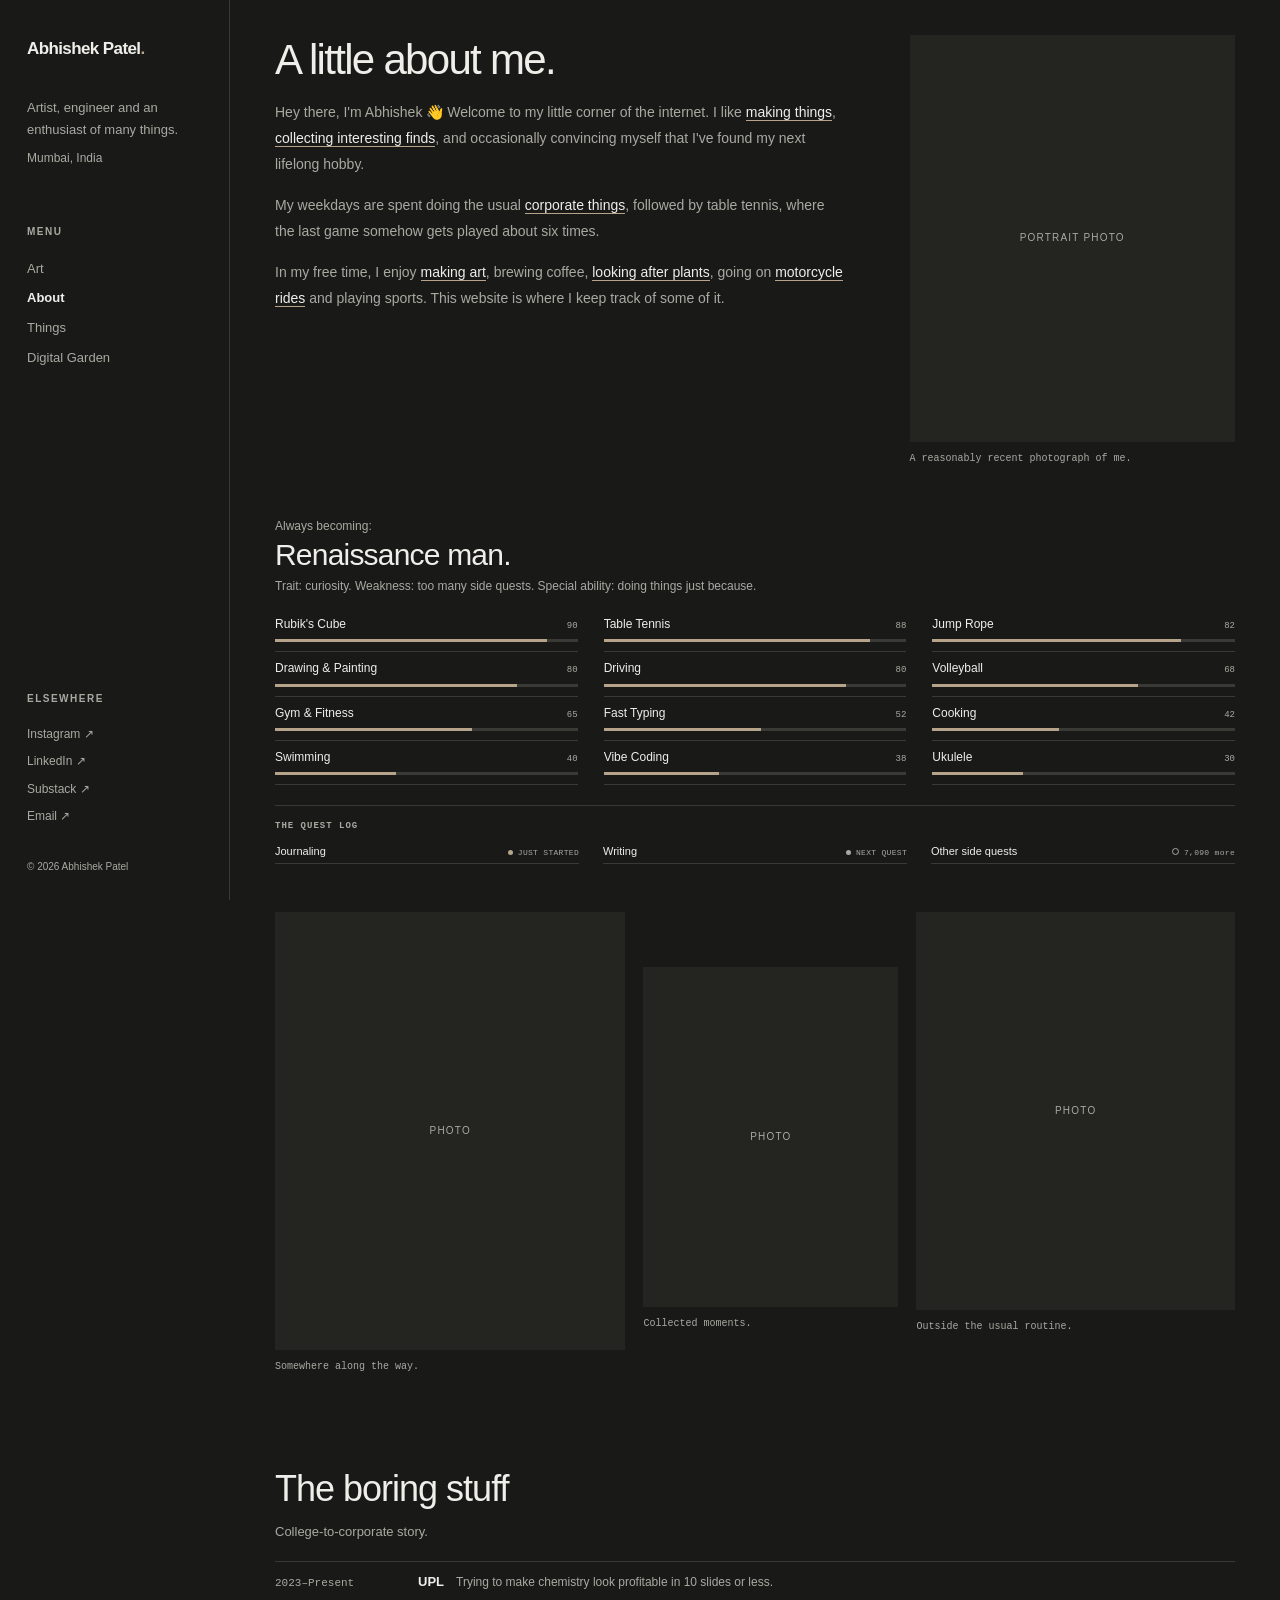
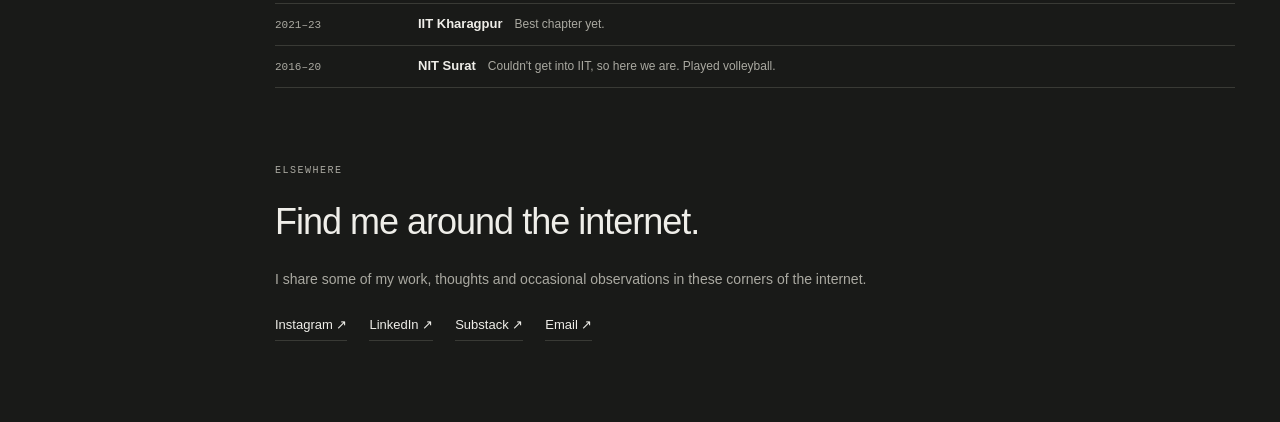
==== commit e6ebad9f: "Add files via upload" ====
--- a/about.html
+++ b/about.html
@@ -69,31 +69,20 @@
         <div>
           <h1>A little about me.</h1>
           <p>
-            I'm Abhishek. Chemical engineer by education,
-            artist by inclination, and an enthusiast of many things.
+            Hey there, I'm Abhishek 👋 Welcome to my little corner of the internet.
+            I like <a href="index.html">making things</a>,
+            <a href="digital-garden.html">collecting interesting finds</a>,
+            and occasionally convincing myself that I've found my next lifelong hobby.
           </p>
           <p>
-            I work in strategy and new initiatives, where I spend
-            a fair amount of time trying to make chemistry look
-            profitable in ten slides or less.
+            My weekdays are spent doing the usual
+            <a href="#work">corporate things</a>, followed by table tennis, where the last game somehow gets played about six times.
           </p>
           <p>
-            Outside work, I spend time making <a href="index.html">art</a>,
-            taking <a href="things.html">photographs</a>,
+            In my free time, I enjoy <a href="index.html">making art</a>,
+            brewing coffee, <a href="things.html?filter=Plants">looking after plants</a>,
             going on <a href="things.html?filter=Automotive">motorcycle rides</a>
-            through the Sahyadris during monsoon,
-            playing <a href="things.html">sports</a>,
-            looking after <a href="things.html">plants</a>,
-            making <a href="things.html">coffee</a>
-            and collecting <a href="things.html">things</a>
-            I probably don't need.
-          </p>
-          <p>
-            I like learning new skills, building little things
-            and going down rabbit holes. I've never been particularly
-            good at sticking to one discipline. There are too many
-            interesting things to explore and not nearly enough time
-            to explore all of them.
+            and playing sports. This website is where I keep track of some of it.
           </p>
         </div>
 
@@ -198,9 +187,9 @@
         </figure>
       </section>
 
-      <section class="about-section timeline-section">
+      <section class="about-section timeline-section" id="work">
         <h2>The boring stuff</h2>
-        <p class="section-subtitle">The college-to-corporate story.</p>
+        <p class="section-subtitle">College-to-corporate story.</p>
         <div class="timeline">
           <article class="timeline-item">
             <span class="timeline-date">2023–Present</span>
--- a/style.css
+++ b/style.css
@@ -244,6 +244,19 @@
 .main-content {
   min-height: 100vh;
   margin-left: var(--sidebar-width);
+  animation: page-enter 180ms ease-out both;
+}
+
+@keyframes page-enter {
+  from {
+    opacity: 0;
+    transform: translateY(4px);
+  }
+
+  to {
+    opacity: 1;
+    transform: translateY(0);
+  }
 }
 
 .page-content {
@@ -380,6 +393,15 @@
   text-align: left;
 }
 
+.artwork-open:focus {
+  outline: none;
+}
+
+.artwork-open:focus-visible {
+  outline: 1px solid var(--accent);
+  outline-offset: 3px;
+}
+
 .artwork-open img {
   display: block;
   width: 100%;
@@ -422,8 +444,10 @@
   opacity: 0;
 }
 
-.artwork-open:hover .artwork-overlay {
-  opacity: 1;
+@media (hover: hover) {
+  .artwork-open:hover .artwork-overlay {
+    opacity: 1;
+  }
 }
 
 .artwork-name {
@@ -467,6 +491,7 @@
   max-width: min(90%, 1000px);
   max-height: 80vh;
   object-fit: contain;
+  touch-action: pan-y;
 }
 
 .lightbox-close {
@@ -525,6 +550,16 @@
 .about-links a {
   border-bottom: 1px solid var(--border);
   transition: color 0.25s ease, border-color 0.25s ease, text-shadow 0.25s ease;
+}
+
+.about-intro a {
+  border-color: var(--accent);
+  color: var(--text);
+}
+
+.about-intro a:focus-visible {
+  outline: 1px solid var(--accent);
+  outline-offset: 3px;
 }
 
 .about-intro a:hover,
@@ -2163,11 +2198,6 @@
 }
 
 @media (hover: none) {
-  .artwork-overlay {
-    background: rgba(0, 0, 0, 0.42);
-    opacity: 1;
-  }
-
   .theme-toggle {
     opacity: 1;
     pointer-events: auto;
